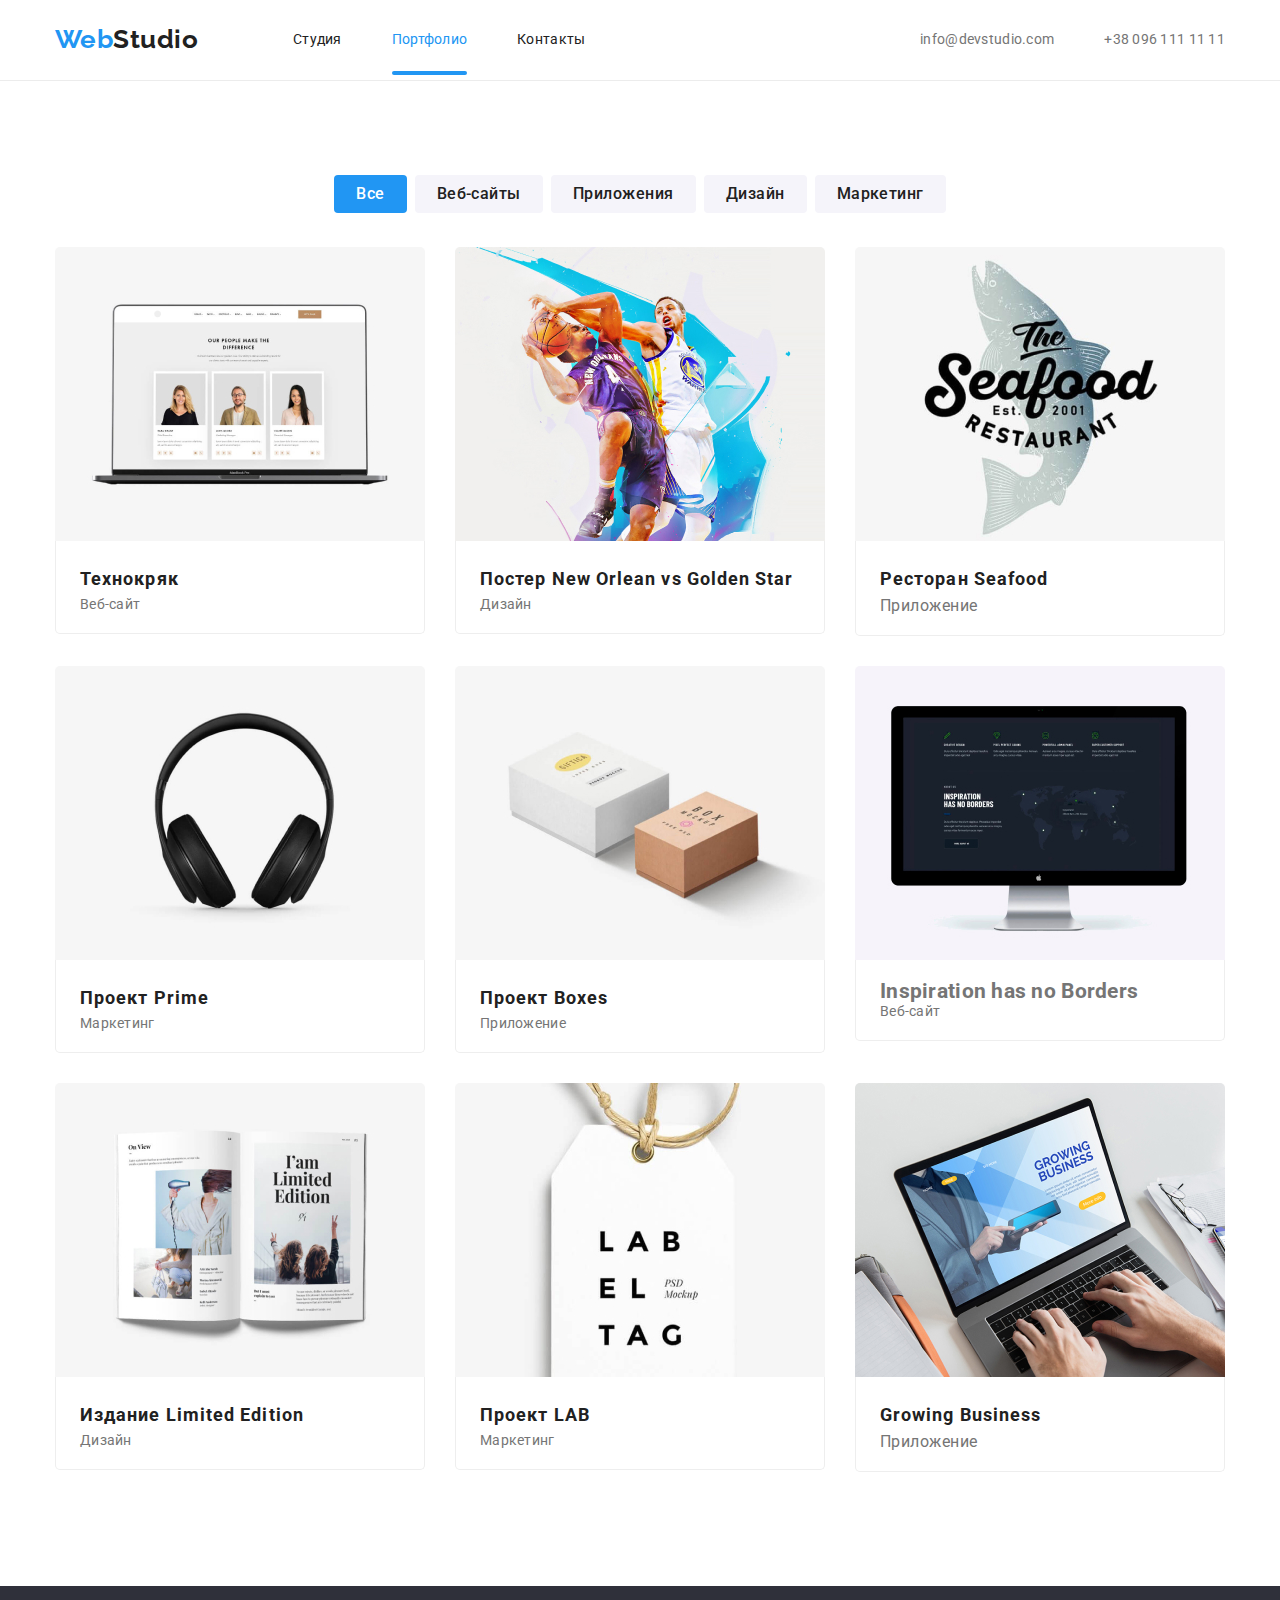
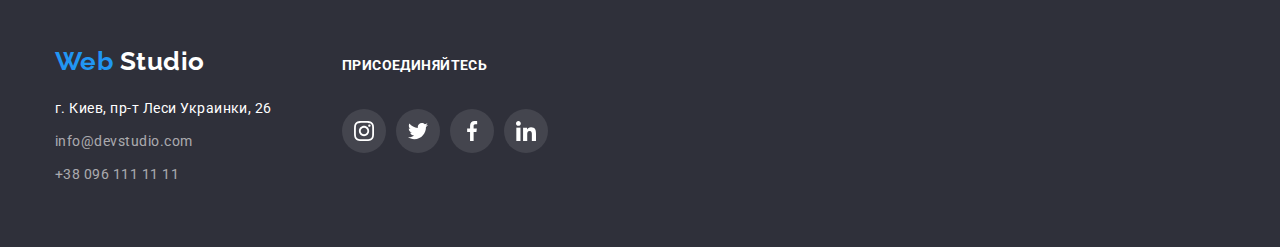
==== portfolio.html @ 99dfa5f6 "added form" ====
<!DOCTYPE html>
<html lang="ru">
  <head>
    <meta charset="UTF-8" />
    <meta name="viewport" content="width=device-width, initial-scale=1.0" />
    <title>Home-Work-5</title>
    <link
      href="https://fonts.googleapis.com/css2?family=Raleway:wght@700&family=Roboto:ital,wght@0,500;0,700;0,900;1,400&display=swap"
      rel="stylesheet"
    />
    <link
      rel="stylesheet"
      href="https://cdnjs.cloudflare.com/ajax/libs/modern-normalize/0.6.0/modern-normalize.min.css"
    />
    <link rel="stylesheet" href="./css/style.css" />
  </head>
  <body class="page">
    <!--Шапка-->
    <header class="page-header portfolio">
      <div class="container main-nav">
        <nav>
          <a href="/" class="title-webstudio">
            <span class="title-web">Web</span
            ><span class="title-studio">Studio</span>
          </a>

          <ul class="site-nav list">
            <li class="item">
              <a href="./index.html" class="link">Студия</a>
            </li>
            <li class="item">
              <a href="" class="link current menu-link-active">Портфолио</a>
            </li>
            <li class="item"><a href="" class="link">Контакты</a></li>
          </ul>
        </nav>

        <!--Contacts-->
        <ul class="contacts list">
          <li class="item contacts-item">
            <a href="mailto:info@devstudio.com" class="link"
              >info@devstudio.com
            </a>
          </li>

          <li class="item contacts-item">
            <a href="tel:+380961111111" class="link">+38 096 111 11 11 </a>
          </li>
        </ul>
      </div>
    </header>

    <!-- <h1>Портфолио</h1> -->
    <main>
      <section class="section portfolio-filters">
        <div class="container portfolio">
          <div class="filters">
            <ul class="list portfolio">
              <li class="button-list">
                <a href="/">
                <button type="button" class="filters-list active">Все</button>
                </a>
              </li>

              <li class="button-list">
                <a href="/">
                <button type="button" class="filters-list">Веб-сайты</button>
                </a>
              </li>

              <li class="button-list">
                <a href="/">
                <button type="button" class="filters-list">Приложения</button>
                </a>
              </li>

              <li class="button-list">
                <a href="/">
                <button type="button" class="filters-list">Дизайн</button>
                </a>
              </li>
              <li class="button-list">
                <a href="/">
                <button type="button" class="filters-list">Маркетинг</button>
                </a>
              </li>
            </ul>
          </div>

          <ul class="projects list">
            <li class="project-list">
              <a href="#!" class="link thumb-link">
                <div class="card">
                  <div class="project-thumb">
                    <p class="overlay">
                      Технокряк это современная площадка распространения
                      коронавируса. Компании используют эту платформу для
                      цифрового шпионажа и атак на защищённые сервера
                      конкурентов.
                    </p>
                    <img
                      width="370"
                      height="294"
                      src="./img/img_4.jpg"
                      alt="Фото команды на ноутбуке"
                    />
                  </div>
                  <div class="card-content">
                    <h2 class="projects-list-title">Технокряк</h2>
                    <p class="projects-list-info">Веб-сайт</p>
                  </div>
                </div>
              </a>
            </li>

            <li class="project-list">
              <a href="#!" class="link thumb-link">
              <div class="card">
                <div class="project-thumb">
                    <p class="overlay">
                      Технокряк это современная площадка распространения
                      коронавируса. Компании используют эту платформу для
                      цифрового шпионажа и атак на защищённые сервера
                      конкурентов.
                    </p>
                <img
                  width="370"
                  height="294"
                  src="./img/img_5.jpg"
                  alt="Постер New Orlean vs Golden Stars"
                />
                </div>
                <div class="card-content">
                  <h2 class="projects-list-title">
                    Постер <span lang="en">New Orlean vs Golden Star</span>
                  </h2>
                  <p class="projects-list-info">Дизайн</p>
                </div>
              </div>
              </a>
            </li>

            <li class="project-list">
              <a href="#!" class="link thumb-link"></a>
              <div class="card">
                <div class="project-thumb">
                    <p class="overlay">
                      Технокряк это современная площадка распространения
                      коронавируса. Компании используют эту платформу для
                      цифрового шпионажа и атак на защищённые сервера
                      конкурентов.
                    </p>
                <img
                  width="370"
                  height="294"
                  src="./img/img_6.jpg"
                  alt="Лого ресторана Seafood"
                />
                </div>
                <div class="card-content">
                  <h2 class="projects-list-title">Ресторан Seafood</h2>
                  <p class="projects-list-info">Приложение</p>
                </div>
              </div>
              </a>
            </li>

            <li class="project-list">
              <a href="#!" class="link thumb-link">
              <div class="card">
                <div class="project-thumb">
                    <p class="overlay">
                      Технокряк это современная площадка распространения
                      коронавируса. Компании используют эту платформу для
                      цифрового шпионажа и атак на защищённые сервера
                      конкурентов.
                    </p>
                <img
                  width="370"
                  height="294"
                  src="./img/img_7.jpg"
                  alt="Наушники на белом фоне"
                />
                </div>
                <div class="card-content">
                  <h2 class="projects-list-title">Проект Prime</h2>
                  <p class="projects-list-info">Маркетинг</p>
                </div>
              </div>
              </a>
            </li>

            <li class="project-list">
              <a href="#!" class="link thumb-link">
              <div class="card">
                <div class="project-thumb">
                    <p class="overlay">
                      Технокряк это современная площадка распространения
                      коронавируса. Компании используют эту платформу для
                      цифрового шпионажа и атак на защищённые сервера
                      конкурентов.
                    </p>
                <img
                  width="370"
                  height="294"
                  src="./img/img_8.jpg"
                  alt="2 коробки"
                />
                </div>
                <div class="card-content">
                  <h2 class="projects-list-title">Проект Boxes</h2>
                  <p class="projects-list-info">Приложение</p>
                </div>
              </div>
              </a>
            </li>

            <li class="project-list">
              <a href="#!" class="link thumb-link">
              <div class="card">
                <div class="project-thumb">
                    <p class="overlay">
                      Технокряк это современная площадка распространения
                      коронавируса. Компании используют эту платформу для
                      цифрового шпионажа и атак на защищённые сервера
                      конкурентов.
                    </p>
                <img
                  width="370"
                  height="294"
                  src="./img/img_9.jpg"
                  alt="Монитор"
                />
                </div>
                <div class="card-content">
                  <h2>Inspiration has no Borders</h2>
                  <p class="projects-list-info">Веб-сайт</p>
                </div>
              </div>
              </a>
            </li>

            <li class="project-list">
              <a href="#!" class="link thumb-link">
              <div class="card">
                <div class="project-thumb">
                    <p class="overlay">
                      Технокряк это современная площадка распространения
                      коронавируса. Компании используют эту платформу для
                      цифрового шпионажа и атак на защищённые сервера
                      конкурентов.
                    </p>
                <img
                  width="370"
                  height="294"
                  src="./img/img_10.jpg"
                  alt="Разворот журнала"
                />
                </div>
                <div class="card-content">
                  <h2 class="projects-list-title">Издание Limited Edition</h2>
                  <p class="projects-list-info">Дизайн</p>
                </div>
              </div>
              </a>
            </li>

            <li class="project-list">
              <a href="#!" class="link thumb-link">
              <div class="card">
                <div class="project-thumb">
                    <p class="overlay">
                      Технокряк это современная площадка распространения
                      коронавируса. Компании используют эту платформу для
                      цифрового шпионажа и атак на защищённые сервера
                      конкурентов.
                    </p>
                <img
                  width="370"
                  height="294"
                  src="./img/img_11.jpg"
                  alt="Бирка с надписью Lab El Tag"
                />
                </div>
                <div class="card-content">
                  <h2 class="projects-list-title">Проект LAB</h2>
                  <p class="projects-list-info">Маркетинг</p>
                </div>
              </div>
              </a>
            </li>

            <li class="project-list">
              <a href="#!" class="link thumb-link"></a>
              <div class="card">
                <div class="project-thumb">
                    <p class="overlay">
                      Технокряк это современная площадка распространения
                      коронавируса. Компании используют эту платформу для
                      цифрового шпионажа и атак на защищённые сервера
                      конкурентов.
                    </p>
                <img
                  width="370"
                  height="294"
                  src="./img/img_12.jpg"
                  alt="Руки на клавиатуре ноутбуке"
                />
                </div>
                <div class="card-content">
                  <h2 class="projects-list-title">Growing Business</h2>
                  <p class="projects-list-info">Приложение</p>
                </div>
              </div>
              </a>
            </li>
          </ul>
        </div>
      </section>
    </main>

    <!--Подвал-->
    <footer class="footer">
      <div class="container footer-flex">
        <div>
          <a href="/" class="title-webstudio title-webstudio-footer">
            <span class="title-web">Web</span>
            <span class="title-studio-footer">Studio</span>
          </a>
          <address>
            <ul class="address list">
              <li class="addres-footer">
                <p class="fixed-address">г. Киев, пр-т Леси Украинки, 26</p>
              </li>
              <li class="addres-footer">
                <a href="mailto:info@devstudio.com" class="contacts-footer"
                  >info@devstudio.com
                </a>
              </li>

              <li class="addres-footer">
                <a href="tel:+380961111111" class="contacts-footer"
                  >+38 096 111 11 11
                </a>
              </li>
            </ul>
          </address>
        </div>
        <div class="sign-up">
          <h3 class="social-title">Присоединяйтесь</h3>
          <ul class="social-list social-list-footer list">
            <li class="social-list-item">
              <a href="#" class="social-list-link social-list-link-footer link">
                <svg class="social-list-svg social-list-svg-footer">
                  <use href="./img/sprite.svg#icon-instagram1"></use>
                </svg>
              </a>
            </li>
            <li class="social-list-item social-list-svg-footer">
              <a href="#" class="social-list-link social-list-link-footer link">
                <svg class="social-list-svg social-list-svg-footer">
                  <use href="./img/sprite.svg#icon-twitter1"></use>
                </svg>
              </a>
            </li>
            <li class="social-list-item social-list-svg-footer">
              <a href="#" class="social-list-link social-list-link-footer link">
                <svg class="social-list-svg social-list-svg-footer">
                  <use href="./img/sprite.svg#icon-facebook1"></use>
                </svg>
              </a>
            </li>
            <li class="social-list-item social-list-svg-footer">
              <a href="#" class="social-list-link social-list-link-footer link">
                <svg class="social-list-svg social-list-svg-footer">
                  <use href="./img/sprite.svg#icon-linkedin"></use>
                </svg>
              </a>
            </li>
          </ul>
        </div>
      </div>
    </footer>
  </body>
</html>
---- css/style.css ----
/* Цвет основного текста #212121 */

/* Цвет абзацев #757575 */

/* Вторичный цвет текста #rgba(255, 255, 255, 0.6) */

/* Белый #FFFFFF */

/* Акцент #2196F3 */

/* Вторичный цвет фона #F5F4FA */

/* Акцент фона #2F303A */

/* Цвет линии в Портфолио #ececec */

/* Цвет бордера в Портфолио  #eeeeee */

:root {
  --primary-text-color: #212121;
  --secondary-text-color: rgba(255, 255, 255, 0.6);
  --paragraph-color: #757575;
  --accent-color: #2196f3;
  --white-color: #ffffff;
  --secondary-background-color: #f5f4fa;
  --accent-background-color: #2f303a;
  --line-color: #ececec;
  --border-color: #eeeeee;
}

*,
*::before,
*::after {
  margin: 0;
  padding: 0;
}

.page {
  background-color: var(--white-color);
  color: var(--primary-text-color);
  font-family: Roboto, sans-serif;
  font-style: normal;
  letter-spacing: 0.03em;
  text-decoration: none;
}

.list {
  margin: 0;
  padding: 0;
  list-style: none;
  font-style: normal;

  transition: color 250ms cubic-bezier(0.4, 0, 0.2, 1);
}

/* =========================== Логотип =========================== */

.title-webstudio {
  width: 145px;
  height: 31px;
  font-family: Raleway, sans-serif;
  font-weight: bold;
  font-size: 26px;
  line-height: 1.19;
  text-decoration: none;
}

.title-web {
  color: var(--accent-color);
}

.title-studio {
  color: var(--primary-text-color);
}

/* =========================== Шапка =========================== */
.page-header {
  padding-top: 24px;
  padding-bottom: 25px;

  border-bottom: 1px solid var(--line-color);
}

.container {
  margin-left: auto;
  margin-right: auto;
  width: 1200px;
  padding: 0 15px;

  /* background-color: teal;*/
}

nav {
  display: flex;
  align-items: center;
}

.main-nav {
  display: flex;
  align-items: center;
}

.title-webstudio {
  margin-right: 93px;
}

/* =========================== Навигация =========================== */

.site-nav {
  display: flex;
}

/*.site-nav .item {
  background-color: rgb(144, 221, 221);
}*/

.site-nav .item + .item {
  margin-left: 50px;
}

.site-nav .link {
  display: block;
  position: relative;

  color: var(--primary-text-color);
  text-decoration: none;
  font-size: 14px;
  line-height: 1.14;
  letter-spacing: 0.02em;
}

.link {
  color: var(--paragraph-color);
  text-decoration: none;
  font-size: 14px;
  line-height: 1.14;
  letter-spacing: 0.02em;
}

.site-nav .link:hover,
.site-nav .link:focus {
  color: var(--accent-color);
  transition: color 250ms cubic-bezier(0.4, 0, 0.2, 1);
}

.site-nav .link.current {
  color: var(--accent-color);
}

.contacts .link:hover,
.contacts .link:focus {
  color: var(--accent-color);
  transition: color 250ms cubic-bezier(0.4, 0, 0.2, 1);
}

.menu-link {
  position: relative;
}

.menu-link-active::after {
  content: "";

  position: absolute;

  bottom: -28px;

  display: block;

  width: 100%;
  height: 4px;
  border-radius: 2px;
  background-color: var(--accent-color);
}

.contacts {
  display: flex;
  margin-left: auto;
}

.contacts .item + .item {
  margin-left: 50px;
}

.contacts-link {
  display: flex;

  /*justify-content: center;
  align-items: center;
  width: 16px;
  height: 12px;
  border-radius: 50%;
  background-color: #fff;*/
}
.contacts-svg {
  display: flex;
  justify-content: center;
  align-items: center;
  width: 16px;
  /*height: 12px;*/
  fill: var(--paragraph-color);
}

.contacts-svg {
  margin-right: 10px;
  height: 16px;
}

.contacts-item:hover .contacts-svg,
.contacts-item:focus .contacts-svg {
  fill: var(--accent-color);
}

/*.contacts-svg::before {
  display: block;
  width: 16px;
  height: 12px;
  background-color: var(--secondary-background-color);
  border-radius: 4px;
  margin-bottom: 30px;
  background-repeat: no-repeat;
  background-size: cover;
  background-position: center;
}
.contacts-item .contacts-svg-envelope::before {
  background-image: url(../img/contacts/envelope.svg);
  background-size: 16px 12px;
}

.contacts-svg-tel {
  background-image: url(../img/);
}*/

/* ******************** Стили для файла index.html ******************** */

/* =========================== Герой =========================== */

.hero {
  text-align: center;
  padding-top: 200px;
  padding-bottom: 200px;

  background-color: var(--accent-background-color);
  letter-spacing: 0.06em;
}

.hero-title {
  margin-top: 0;
  margin-left: auto;
  margin-right: auto;
  margin-bottom: 30px;

  text-transform: uppercase;
  width: 696px;

  color: var(--white-color);
  font-weight: 900;
  font-size: 44px;
  line-height: 1.36;
  letter-spacing: 0.06em;
}

.hero-image {
  margin: 0 auto;
  max-width: 1600px;
  height: 600px;
  background-color: rgba(47, 48, 58, 0.4);
  background-image: linear-gradient(
      rgba(47, 48, 58, 0.4),
      rgba(47, 48, 58, 0.4)
    ),
    url("../img/hero/hero.jpg");
  background-repeat: no-repeat;
  background-size: cover;
}

.button {
  display: inline-block;

  border-radius: 4px;
  border: 0;
  padding: 10px 32px;
  min-width: 200px;

  font-family: inherit;
  background-color: var(--accent-color);
  color: var(--white-color);

  font-weight: bold;
  font-size: 16px;
  line-height: 1.87;
  cursor: pointer;
}

/* =========================== Особенности =========================== */

.features {
  display: flex;
  flex-wrap: wrap;
}

.features-list {
  padding-top: 109px;
  padding-bottom: 94px;
}

.features .item {
  width: 270px;

  /*background-color: rgb(70, 199, 199); */
}

.title {
  text-transform: uppercase;
}

.features .title {
  margin-top: 0;
  margin-bottom: 10px;

  color: var(--primary-text-color);

  font-weight: bold;
  font-size: 14px;
  line-height: 1.14;
}

.features-discription {
  margin-top: 0;
  margin-bottom: 0;

  color: var(--paragraph-color);

  font-weight: normal;
  font-size: 14px;
  line-height: 1.71;
}

.features .item::before {
  display: block;
  content: "";
  widows: 270px;
  height: 120px;
  background-color: var(--secondary-background-color);
  border-radius: 4px;
  margin-bottom: 30px;
  background-repeat: no-repeat;
  background-size: cover;
  background-position: center;
}

.features .item + .item {
  margin-left: 30px;
}

.features .item-antenna::before {
  background-image: url(../img/features/antenna.svg);
  background-size: 70px 70px;
}

.features .item-clock::before {
  background-image: url(../img/features/clock.svg);
  background-size: 70px 70px;
}

.features .item-diagram::before {
  background-image: url(../img/features/diagram.svg);
  background-size: 70px 70px;
}

.features .item-astronaut::before {
  background-image: url(../img/features/antenna.svg);
  background-size: 70px 70px;
}

/* =========================== Чем мы занимаемся =========================== */
.works-container {
  padding-bottom: 94px;
}

.works {
  display: flex;
  flex-wrap: wrap;
}

.examples {
  position: relative;
  justify-content: space-between;
  width: 370px;
  margin-right: 30px;
}

.examples:nth-child(3n) {
  margin-right: 0;
}

.examples:nth-last-child(-n + 3) {
  margin-bottom: 0px;
}

.examples .examples-title {
  display: flex;
  justify-content: center;
  text-align: center;

  position: absolute;
  bottom: 0;

  width: 100%;
  height: 70px;
  background: rgba(47, 48, 58, 0.8);
  padding-top: 27px;
  padding-bottom: 27px;
}

/* =========================== Наша команда =========================== */

.team {
  background-color: var(--secondary-background-color);
}
.section-team {
  padding-top: 94px;
  padding-bottom: 94px;
}

.section-title {
  margin-bottom: 50px;

  color: var(--primary-text-color);

  font-weight: bold;
  font-size: 36px;
  line-height: 1.16;
  text-align: center;
}

.team-description {
  display: flex;
  flex-wrap: wrap;
}

.team-list {
  width: 270px;
  margin-right: 30px;
  background-color: var(--white-color);
  box-shadow: 0px 1px 3px rgba(0, 0, 0, 0.12), 0px 1px 1px rgba(0, 0, 0, 0.14),
    0px 2px 1px rgba(0, 0, 0, 0.2);
  border-radius: 0px 0px 4px 4px;
}

.team-list:nth-child(4n) {
  margin-right: 0;
}

.team-photo {
  margin-bottom: 0px;
}

.name {
  margin-top: 30px;
  margin-bottom: 10px;

  color: var(--primary-text-color);
  font-weight: 500;
  font-size: 16px;
  line-height: 1.18;
  text-align: center;
}

.job-title {
  margin-top: 0;
  /*margin-bottom: 90px;*/

  color: var(--paragraph-color);
  font-weight: normal;
  font-size: 16px;
  line-height: 1.18;
  text-align: center;
}

.social-list {
  display: flex;
  justify-content: space-between;
  padding-top: 16px;
  padding-left: 32px;
  padding-bottom: 30px;
  padding-right: 32px;
}

.social-list-link {
  display: flex;
  justify-content: center;
  align-items: center;
  width: 44px;
  height: 44px;
  border-radius: 50%;
  background-color: var(--white-color);

  transition: background-color 250ms cubic-bezier(0.4, 0, 0.2, 1);
}

.social-list-svg {
  width: 20px;
  height: 20px;
  fill: #afb1b8;

  transition: fill 250ms cubic-bezier(0.4, 0, 0.2, 1);
}

.social-list-link:hover,
.social-list-link:focus {
  background-color: var(--accent-color);
}

.social-list-link:hover .social-list-svg,
.social-list-link:focus .social-list-svg {
  fill: var(--white-color);
}

/* ================= Постоянные клиенты ======================= */

.clients-container {
  padding-top: 94px;
  padding-bottom: 94px;
}

.clients {
  display: flex;
  align-items: center;
  justify-content: center;
  flex-wrap: wrap;
  margin-bottom: 0px;
}

.clients-list {
  display: flex;
  padding-bottom: 0;

  width: 170px;
  height: 90px;

  box-sizing: border-box;
}

.clients-list + .clients-list {
  margin-left: 30px;
}

.clients-link {
  display: flex;
  justify-content: center;
  align-items: center;

  width: 170px;
  height: 90px;
  border: 1px solid #afb1b8;
  border-radius: 4px;
  fill: #afb1b8;
}

.clients-list-svg {
  fill: #afb1b8;
  width: 100%;
  height: 60px;
}

.clients-list-svg:hover,
.clients-list-svg:focus {
  fill: var(--accent-color);
}

.clients-link:hover .clients-list-svg,
.clients-link:focus .clients-list-svg {
  fill: var(--accent-color);
  transition: fill 250ms cubic-bezier(0.4, 0, 0.2, 1);
  border-color: fill 250ms cubic-bezier(0.4, 0, 0.2, 1);
}

.clients-link:hover,
.clients-link:focus {
  border-color: var(--accent-color);
}

/*.clients .clients-list::before {
  display: block;
  content: "";
  widows: 170px;
  height: 90px;
  background-color: var(--white-color);
  background-repeat: no-repeat;
  background-size: cover;
  background-position: center;
}*/

/* =========================== Футер ===========================*/

.footer-container {
  display: flex;
}

.title-studio-footer {
  color: var(--white-color);
}
.container .title-webstudio-footer {
  /*margin-bottom: 20px;*/
  margin-right: 0;
}

.add {
  margin-bottom: 20px;
  margin-right: 0;
}

.footer {
  box-sizing: border-box;
  display: flex;
  justify-content: center;
  align-items: center;

  margin-left: auto;
  margin-right: auto;
  padding-top: 60px;
  padding-bottom: 60px;

  max-width: 1600px;
  background-color: var(--accent-background-color);
}

.address {
  font-weight: normal;
  font-size: 14px;
  line-height: 1.71;
  margin-top: 20px;
}

.fixed-address {
  color: var(--white-color);
  font-weight: normal;
  font-size: 14px;
  line-height: 1.7;
}

.contacts-footer {
  color: var(--secondary-text-color);
  text-decoration: none;
}

.addres-footer:not(:last-child) {
  margin-bottom: 9px;
}

.footer-flex {
  display: flex;
  align-items: baseline;
}

.social-list-footer {
  padding-left: 0;
  padding-right: 0;
  padding-bottom: 0;
}

.social-list-footer .social-list-link-footer {
  display: flex;
  justify-content: center;
  align-items: center;
  height: 44px;
  width: 44px;
  background-color: rgba(255, 255, 255, 0.1);
  fill: var(--white-color);
  border-radius: 50%;
  margin-right: 10px;
  margin-top: 20px;
}

.social-list-svg-footer {
  fill: var(--white-color);
}

.social-list-footer .social-list-link-footer:hover,
.social-list-footer .social-list-link-footer:focus {
  background-color: var(--accent-color);
}

.sign-up {
  width: 206px;
  height: 80px;
  margin-left: 70px;
}

.social-title {
  font-family: Roboto;
  font-style: normal;
  font-weight: bold;
  font-size: 14px;
  line-height: 16px;
  letter-spacing: 0.03em;
  text-transform: uppercase;

  color: var(--white-color);
}

/* =========================== Модальное окно ===========================*/

.backdrop {
  position: fixed;
  top: 0;
  left: 0;
  width: 100%;
  height: 100%;
  background-color: rgba(0, 0, 0, 0.2);
  transition: all 250ms linear;
}

.modal {
  position: absolute;
  top: 50%;
  left: 50%;
  transform: translate(-50%, -50%);

  width: 528px;
  min-height: 581px;

  background-color: var(--white-color);
  box-shadow: 0px 1px 3px rgba(0, 0, 0, 0.12), 0px 1px 1px rgba(0, 0, 0, 0.14),
    0px 2px 1px rgba(0, 0, 0, 0.2);
  border-radius: 4px;
  /* padding: 40px; */
}

.modal-close-btn > .modal-icon {
  position: absolute;
  top: 8px;
  right: 8px;
  width: 30px;
  height: 30px;

  background-color: var(--white-color);
  border: 1px solid rgba(0, 0, 0, 0.1);
  border-radius: 50%;
  cursor: pointer;
}

}

.is-hidden {
  opacity: 0;
  visibility: hidden;
  pointer-events: none;
}

/* =========================== Модальная форма =========================== */
.modal-form {
  display: flex;
  flex-direction: column;
}

.modal-form-input-wrapper {
  display: block;
  position: relative;
}

.modal-icon {
  position: absolute;
  left: 15px;
  top: 50%;
  transform: translateY(-50%);
  display: block;
  width: 12px;
  height: 12px;
  
}

.modal-form-input {
  width: 100%;
  height: 40px;
  border-radius: 4px;
  border: 1px solid rgba(33, 33, 33, 0.2);
  padding-left: 42px;
}

.modal-form-input:focus {
  outline: none;
  border: 1px solid var(--accent-color);
}

.modal-form-input:focus + .modal-icon {
  background-color: var(--accent-color);
}

.modal-form-message {
  width: 100%;
  height: 120px;
  border: 1px solid rgba(33, 33, 33, 0.2);
  border-radius: 4px;
  resize: none;
  padding: 12px 16px;
}

.modal-form-message::placeholder {
  color: rgba(117, 117, 117, 0.5);
}

.modal-form-message:focus {
  outline: none;
  border: 1px solid var(--accent-color);
}

.contact-form-policy-label {
  display: flex;
  align-items: center;
  font-size: 12px;
}

.contact-form-policy-label::before {
  content: "";
  display: block;
  width: 16px;
  height: 16px;
  outline: 1px solid #000;
  margin-right: 10px;
}

.modal-form-policy:checked + .contact-form-policy-label::before {
  background-color: var (var(--accent-color));
  border: 4px solid var(var(--white-color));
}





/* ******************** Стили для файла portfolio.html ******************** */

.portfolio {
  display: flex;
  flex-wrap: wrap;

  justify-content: center;
}

.portfolio-filters {
  padding-top: 94px;
  padding-bottom: 114px;
}

.filters {
  padding-bottom: 34px;

  font-weight: 500;
  font-size: 16px;
  line-height: 1.6;
  letter-spacing: 0.03em;
}

.filters .button-list + .button-list {
  margin-left: 8px;
}

.filters-list {
  padding: 6px 22px;
  border-radius: 4px;
  border: 0;

  background-color: var(--secondary-background-color);
  color: var(--primary-text-color);

  font-family: Roboto;
  font-style: normal;
  font-weight: 500;
  font-size: 16px;
  line-height: 1.6;
  text-align: center;
  letter-spacing: 0.03em;
}

.filters-list:hover,
.filters-list:focus {
  box-shadow: 0px 3px 1px rgba(0, 0, 0, 0.1), 0px 1px 2px rgba(0, 0, 0, 0.08),
    0px 2px 2px rgba(0, 0, 0, 0.12);
}

.active {
  background: #2196f3;
  color: var(--white-color);
}

.filters-list:hover,
.filters-list:focus {
  background-color: var(--accent-color);
  color: var(--white-color);
}

.projects {
  display: flex;
  flex-wrap: wrap;

  background-color: var(--white-color);
  font-family: Roboto, sans-serif;
}

.project-list {
  width: 370px;
  margin-right: 30px;
  margin-bottom: 30px;
}

img {
  display: block;
  min-width: 100%;
  height: auto;
}
.card {
  width: 370px;
  border-top-left-radius: 5px;
  border-top-right-radius: 5px;
  overflow: hidden;

  position: relative;
}

.card:hover,
.card:focus {
  box-shadow: 0px 1px 1px rgba(0, 0, 0, 0.12), 0px 4px 4px rgba(0, 0, 0, 0.06),
    1px 4px 6px rgba(0, 0, 0, 0.16);
}

.card-content {
  padding: 20px 24px;
  border-left: 1px solid var(--border-color);
  border-right: 1px solid var(--border-color);
  border-bottom: 1px solid var(--border-color);

  border-bottom-right-radius: 5px;
  border-bottom-left-radius: 5px;
}

.project-list:nth-child(3n) {
  margin-right: 0;
}

.project-list:nth-last-child(-n + 3) {
  margin-bottom: 0px;
}

.projects-list-title {
  color: var(--primary-text-color);

  font-weight: bold;
  font-size: 18px;
  line-height: 2;
  letter-spacing: 0.06em;
}

.projects-list-info {
  color: var(--paragraph-color);
  font-style: normal;
}

.project-thumb > .overlay {
  position: absolute;
  top: 0;
  left: 0;
  margin: 0;
  padding: 63px 24px;
  opacity: 0;

  width: 100%;

  /* overflow: hidden; */

  font-weight: 400;
  font-size: 18px;
  line-height: 1.55;
  letter-spacing: 0.03em;

  color: var(--white-color);
  background-color: rgba(33, 150, 243, 0.9);

  transform: translateY(100%);
}

.project-thumb:hover > .overlay,
.project-thumb:focus > .overlay {
  opacity: 1;
  transform: translateY(0);
}

.overlay {
  transform: translateY(100%);
  transition: transform 250ms cubic-bezier(0.4, 0, 0.2, 1);
}
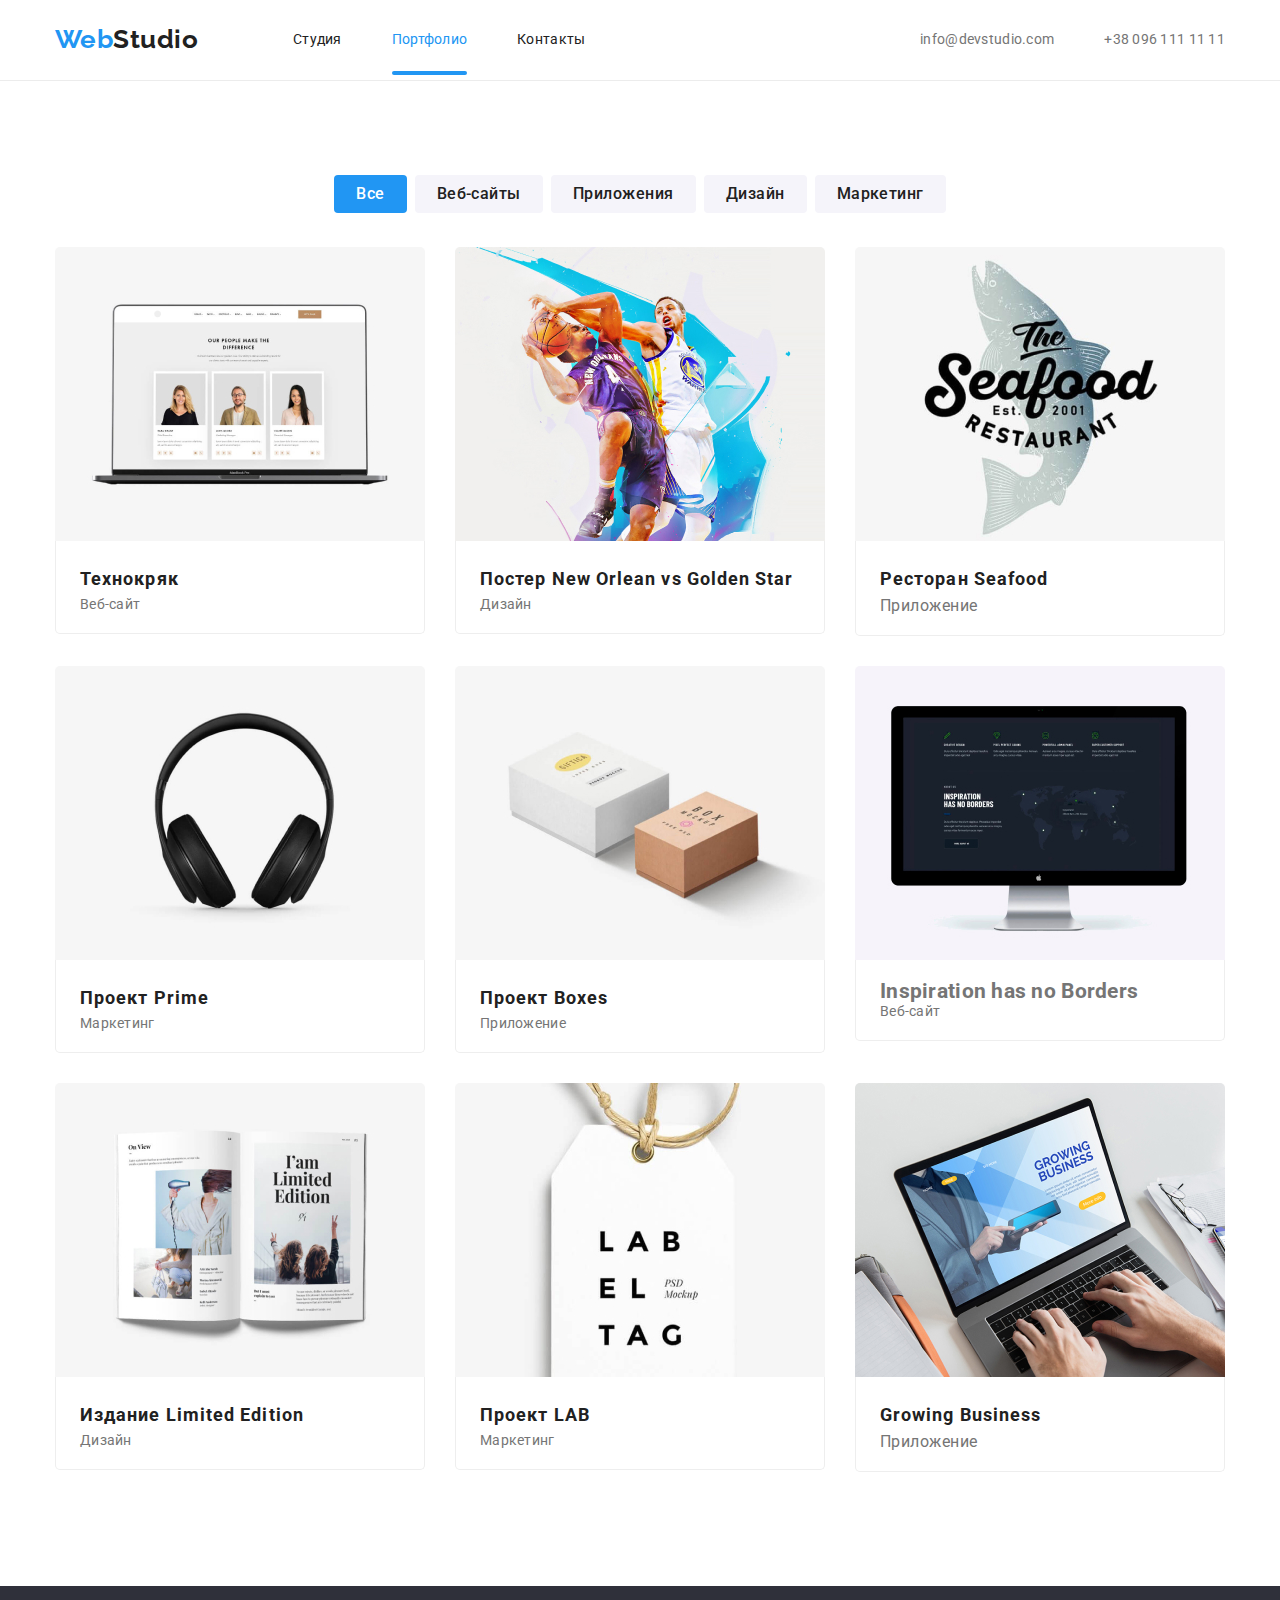
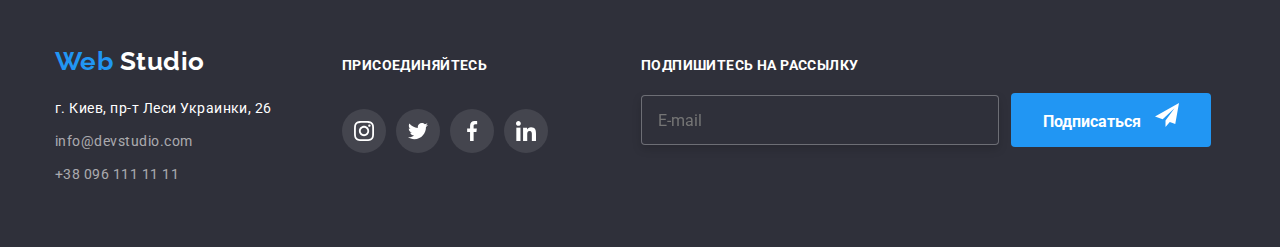
==== commit 5283b362: "fixed modal, fixed form, added footer info" ====
--- a/portfolio.html
+++ b/portfolio.html
@@ -3,7 +3,7 @@
   <head>
     <meta charset="UTF-8" />
     <meta name="viewport" content="width=device-width, initial-scale=1.0" />
-    <title>Home-Work-5</title>
+    <title>Home-Work-6</title>
     <link
       href="https://fonts.googleapis.com/css2?family=Raleway:wght@700&family=Roboto:ital,wght@0,500;0,700;0,900;1,400&display=swap"
       rel="stylesheet"
@@ -323,62 +323,79 @@
     <footer class="footer">
       <div class="container footer-flex">
         <div>
-          <a href="/" class="title-webstudio title-webstudio-footer">
-            <span class="title-web">Web</span>
-            <span class="title-studio-footer">Studio</span>
-          </a>
-          <address>
-            <ul class="address list">
-              <li class="addres-footer">
-                <p class="fixed-address">г. Киев, пр-т Леси Украинки, 26</p>
-              </li>
-              <li class="addres-footer">
-                <a href="mailto:info@devstudio.com" class="contacts-footer"
-                  >info@devstudio.com
-                </a>
-              </li>
-
-              <li class="addres-footer">
-                <a href="tel:+380961111111" class="contacts-footer"
-                  >+38 096 111 11 11
-                </a>
-              </li>
-            </ul>
-          </address>
+        <a href="/" class="title-webstudio title-webstudio-footer">
+          <span class="title-web">Web</span>
+          <span class="title-studio-footer">Studio</span>
+        </a>
+        <address>
+          <ul class="address list">
+            <li class="addres-footer">
+              <p class="fixed-address">г. Киев, пр-т Леси Украинки, 26</p>
+            </li>
+            <li class="addres-footer">
+              <a href="mailto:info@devstudio.com" class="contacts-footer"
+                >info@devstudio.com
+              </a>
+            </li>
+
+            <li class="addres-footer">
+              <a href="tel:+380961111111" class="contacts-footer"
+                >+38 096 111 11 11
+              </a>
+            </li>
+          </ul>
+        </address>
         </div>
-        <div class="sign-up">
-          <h3 class="social-title">Присоединяйтесь</h3>
-          <ul class="social-list social-list-footer list">
-            <li class="social-list-item">
-              <a href="#" class="social-list-link social-list-link-footer link">
-                <svg class="social-list-svg social-list-svg-footer">
-                  <use href="./img/sprite.svg#icon-instagram1"></use>
-                </svg>
-              </a>
-            </li>
-            <li class="social-list-item social-list-svg-footer">
-              <a href="#" class="social-list-link social-list-link-footer link">
-                <svg class="social-list-svg social-list-svg-footer">
-                  <use href="./img/sprite.svg#icon-twitter1"></use>
-                </svg>
-              </a>
-            </li>
-            <li class="social-list-item social-list-svg-footer">
-              <a href="#" class="social-list-link social-list-link-footer link">
-                <svg class="social-list-svg social-list-svg-footer">
-                  <use href="./img/sprite.svg#icon-facebook1"></use>
-                </svg>
-              </a>
-            </li>
-            <li class="social-list-item social-list-svg-footer">
-              <a href="#" class="social-list-link social-list-link-footer link">
-                <svg class="social-list-svg social-list-svg-footer">
-                  <use href="./img/sprite.svg#icon-linkedin"></use>
-                </svg>
-              </a>
-            </li>
+        <div class="join">
+        <h3 class="social-title">Присоединяйтесь</h3>
+        <ul class="social-list social-list-footer list">
+                  <li class="social-list-item">
+                    <a href="#" class="social-list-link social-list-link-footer link">
+                      <svg class="social-list-svg social-list-svg-footer">
+                          <use href="./img/sprite.svg#icon-instagram1"></use>
+                                        </svg>
+                                    </a>
+                                </li>
+                  <li class="social-list-item social-list-svg-footer">
+                    <a href="#" class="social-list-link social-list-link-footer link">
+                      <svg class="social-list-svg social-list-svg-footer">
+                        <use href="./img/sprite.svg#icon-twitter1"></use>
+                                        </svg>
+                                    </a>
+                                </li>
+                <li class="social-list-item social-list-svg-footer">
+                  <a href="#" class="social-list-link social-list-link-footer link">
+                    <svg class="social-list-svg social-list-svg-footer">
+                      <use href="./img/sprite.svg#icon-facebook1"></use>
+                                        </svg>
+                                    </a>
+                                </li>
+                <li class="social-list-item social-list-svg-footer">
+                  <a href="#" class="social-list-link social-list-link-footer link">
+                    <svg class="social-list-svg social-list-svg-footer">
+                      <use href="./img/sprite.svg#icon-linkedin"></use>
+                                        </svg>
+                                    </a>
+                                </li>
           </ul>
         </div>
+
+        <div class="sign-up">
+          <h3 class="contact social-title">Подпишитесь на рассылку</h3>
+          <div class="contact-form">
+            <form class="form-footer">
+            <input class="input-footer" type="email" name="mail" id="mail" placeholder="E-mail">
+            <label for="mail">
+              
+              <button type="submit" class="button">Подписаться
+                <svg class="icon-send" width="24" height="24">
+                  <use href="./img/sprite.svg#icon-icon-send"></use>
+                </svg>
+              </button>
+
+            </label>
+            </form>
+          </div>
       </div>
     </footer>
   </body>
--- a/css/style.css
+++ b/css/style.css
@@ -681,7 +681,7 @@
   background-color: var(--accent-color);
 }
 
-.sign-up {
+.join {
   width: 206px;
   height: 80px;
   margin-left: 70px;
@@ -699,6 +699,45 @@
   color: var(--white-color);
 }
 
+/* ========================== Подпишитесь =================================== */
+.sign-up {
+  margin-left: 93px;
+}
+
+.contact {
+  margin-bottom: 20px;
+}
+
+.contact-form {
+  display: flex;
+  align-items: center;
+  justify-content: center;
+}
+
+.form-footer {
+  display: flex;
+  align-items: center;
+  justify-content: center;
+}
+
+.icon-send {
+  margin-left: 10px;
+  fill: var(--white-color);
+}
+
+.input-footer {
+  width: 358px;
+  height: 50px;
+  margin-right: 12px;
+  text-indent: 16px;
+  background-color: var(--accent-background-color);
+
+  border: 1px solid rgba(255, 255, 255, 0.3);
+  box-sizing: border-box;
+  filter: drop-shadow(0px 4px 4px rgba(0, 0, 0, 0.15));
+  border-radius: 4px;
+}
+
 /* =========================== Модальное окно ===========================*/
 
 .backdrop {
@@ -740,8 +779,6 @@
   cursor: pointer;
 }
 
-}
-
 .is-hidden {
   opacity: 0;
   visibility: hidden;
@@ -752,6 +789,19 @@
 .modal-form {
   display: flex;
   flex-direction: column;
+  padding: 40px;
+}
+
+.modal-title {
+  margin-bottom: 12px;
+  font-weight: bold;
+  font-size: 20px;
+  line-height: 23px;
+  text-align: center;
+}
+
+.modal-form-field {
+  margin-bottom: 10px;
 }
 
 .modal-form-input-wrapper {
@@ -759,15 +809,18 @@
   position: relative;
 }
 
-.modal-icon {
+.modal-form-icon {
   position: absolute;
-  left: 15px;
+  left: 12px;
   top: 50%;
   transform: translateY(-50%);
   display: block;
-  width: 12px;
-  height: 12px;
-  
+  width: 18px;
+  height: 18px;
+}
+
+.modal-form-input:focus + .modal-form-icon {
+  fill: var(--accent-color);
 }
 
 .modal-form-input {
@@ -776,6 +829,7 @@
   border-radius: 4px;
   border: 1px solid rgba(33, 33, 33, 0.2);
   padding-left: 42px;
+  cursor: pointer;
 }
 
 .modal-form-input:focus {
@@ -809,6 +863,7 @@
   display: flex;
   align-items: center;
   font-size: 12px;
+  margin-bottom: 30px;
 }
 
 .contact-form-policy-label::before {
@@ -816,18 +871,52 @@
   display: block;
   width: 16px;
   height: 16px;
-  outline: 1px solid #000;
+  outline: 2px solid #000;
   margin-right: 10px;
+
+  border-radius: 2px;
+  background-position: center;
+}
+
+.visually-hidden {
+  position: absolute !important;
+  clip: rect(1px 1px 1px 1px); /* IE6, IE7 */
+  clip: rect(1px, 1px, 1px, 1px);
+  padding: 0 !important;
+  border: 0 !important;
+  height: 1px !important;
+  width: 1px !important;
+  overflow: hidden;
 }
 
 .modal-form-policy:checked + .contact-form-policy-label::before {
-  background-color: var (var(--accent-color));
-  border: 4px solid var(var(--white-color));
-}
-
-
-
-
+  background-image: url("../img/icon-check.svg");
+  outline: none;
+}
+
+.modal-form-btn {
+  position: absolute;
+  top: 90%;
+  left: 50%;
+  transform: translate(-50%, -50%);
+
+  width: 200px;
+  height: 50px;
+
+  border-color: var(--accent-color);
+  background: var(--accent-color);
+  box-shadow: 0px 4px 4px rgba(0, 0, 0, 0.15);
+  border-radius: 4px;
+  color: var(--white-color);
+  font-weight: 900;
+  font-size: 16px;
+  line-height: 1.87;
+  align-items: center;
+  text-align: center;
+  letter-spacing: 0.06em;
+  cursor: pointer;
+  outline: none;
+}
 
 /* ******************** Стили для файла portfolio.html ******************** */
 
